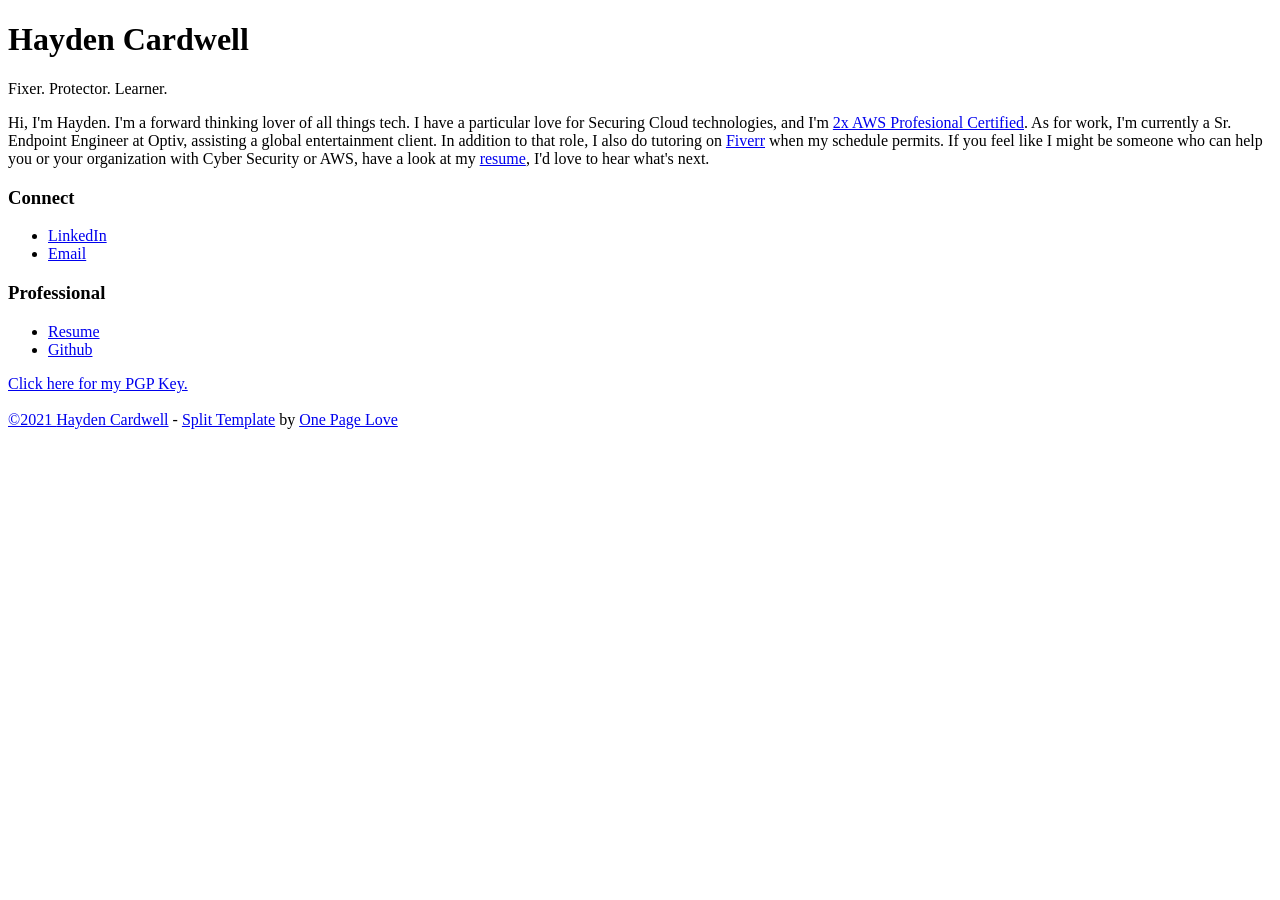
==== index.html @ 58315f92 "Initial index.html commit Testing GitHub actions deployment, uploading additional files after confir" ====
<!DOCTYPE html>
<html lang="en-US">

<head>

	<meta charset="UTF-8" />
	<meta http-equiv="X-UA-Compatible" content="IE=edge" />
	
	<!-- SEO -->
	<title>Hayden Cardwell</title>
	<meta name="description" content="Hayden Cardwell's Personal Website, including links to his resume, LinkedIn profile, and certifications" />
	<meta name="robots" content="index, follow" />
	<meta name="referrer" content="always" />

	<!-- Social & Open Graph -->
	<meta property="og:title" content="Hayden Cardwell, Cloud Security Engineer" />
	<meta property="og:description" content="Hayden Cardwell's Personal Website, including links to his resume, LinkedIn profile, and certifications" />
	<meta property="og:image" content="https://s3.amazonaws.com/haydencardwell.com/images/background.jpg"> <!-- include your hosted image full URL -->
	<meta property="og:url" content="https://www.haydencardwell.com" />
	<meta name="twitter:title" content="Hayden Cardwell, Cloud Security Engineer" >
	<meta name="twitter:description" content="Hayden Cardwell's Personal Website, including links to his resume, LinkedIn profile, and certifications" />
	<meta name="twitter:image" content="https://s3.amazonaws.com/haydencardwell.com/images/background.jpg" /> <!-- include your hosted image full URL -->

	<!-- Favicon -->
	<link rel="icon" type="image/png" href="images/favicon.png" sizes="32x32">

	<!-- Styles -->
	<link rel='stylesheet' href='assets/css/split.css' type='text/css' media='screen' />
	<meta name="viewport" content="width=device-width,initial-scale=1" />

</head>

<body id="fullsingle" class="page-template-page-fullsingle-split">

<div class="fs-split">

	<!-- Image Side -->
	<div class="split-image">

	</div>

	<!-- Content Side -->
	<div class="split-content">

		<div class="split-content-vertically-center">
		
			<div class="split-intro">
				
				<h1>Hayden Cardwell</h1>

				<span class="tagline">Fixer. Protector. Learner.</span>

			</div>

			<div class="split-bio">
				
				<p>Hi, I'm Hayden. I'm a forward thinking lover of all things tech. I have a particular love for Securing Cloud technologies, and I'm <a href="docs/AWSCerts.pdf" target="_blank">2x AWS Profesional Certified</a>. As for work, I'm currently a Sr. Endpoint Engineer at Optiv, assisting a global entertainment client. In addition to that role, I also do tutoring on <a href="https://www.fiverr.com/haydencardwell/" target="_blank">Fiverr</a> when my schedule permits. If you feel like I might be someone who can help you or your organization with Cyber Security or AWS, have a look at my <a href="docs/haydencardwellcybersecurityengineer-pub.pdf" target="_blank">resume</a>,  I'd love to hear what's next.</p>

			</div>

			<div class="split-lists">
				
				<div class="split-list">
					
					<h3>Connect</h3>

					<ul>
						<li><a href="https://www.linkedin.com/in/hayden-cardwell/" target="_blank">LinkedIn</a></li>
						<li><a href="mailto:admin@cardwell.cloud" target="_blank">Email</a></li>
					</ul>
					
				</div>

				<div class="split-list">
					
					<h3>Professional</h3>

					<ul>
						<li><a href="docs/haydencardwellcybersecurityengineer-pub.pdf" target="_blank">Resume</a></li>
						<li><a href="https://github.com/hayden-cardwell/">Github</a></li>
					</ul>
				
			</div>

			<div class="split-credit">
				<p><a href="docs/HaydenCardwell-PGP.asc" target="_blank">Click here for my PGP Key.<br /><br />
				&copy;2021 <a href="#">Hayden Cardwell</a> - <a href="https://onepagelove.com/split">Split Template</a> by <a href="https://onepagelove.com">One Page Love</a></p>

				<!-- 
				To edit this credit you can remove the CC3.0 license for only $5 here: https://onepagelove.com/split 
				this really helps contribute towards us developing more templates and means the world to me!
				Cheers, Rob (@robhope)
				-->

			</div>		

		</div>

	</div>

</div>

</body>
</html>
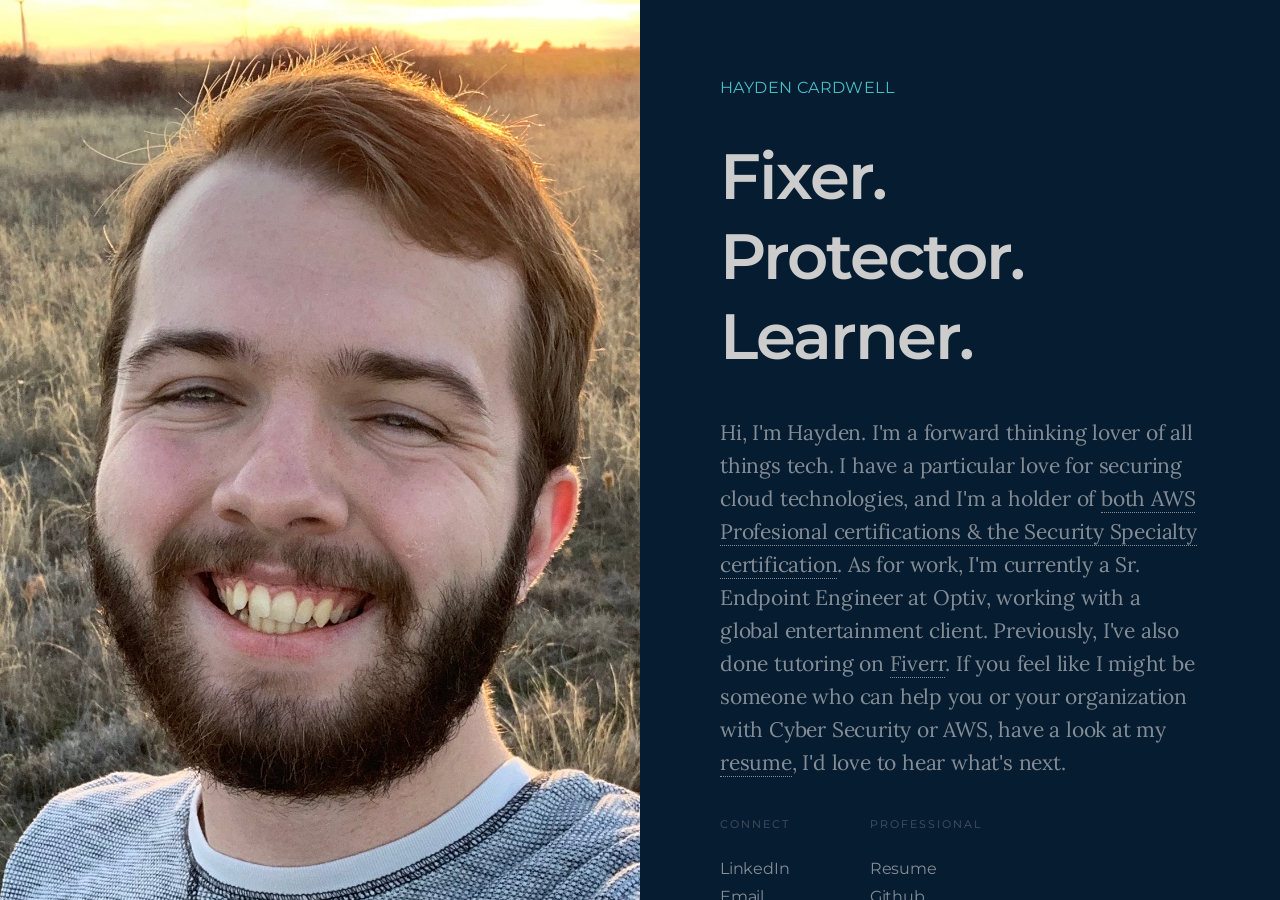
==== commit 59bf37ab: "Updated basic information on index.html" ====
--- a/index.html
+++ b/index.html
@@ -8,13 +8,13 @@
 	
 	<!-- SEO -->
 	<title>Hayden Cardwell</title>
-	<meta name="description" content="Hayden Cardwell's Personal Website, including links to his resume, LinkedIn profile, and certifications" />
+	<meta name="description" content="Hayden Cardwell's personal website, including links to his resume, LinkedIn profile, and certifications." />
 	<meta name="robots" content="index, follow" />
 	<meta name="referrer" content="always" />
 
 	<!-- Social & Open Graph -->
 	<meta property="og:title" content="Hayden Cardwell, Cloud Security Engineer" />
-	<meta property="og:description" content="Hayden Cardwell's Personal Website, including links to his resume, LinkedIn profile, and certifications" />
+	<meta property="og:description" content="Hayden Cardwell's personal website, including links to his resume, LinkedIn profile, and certifications" />
 	<meta property="og:image" content="https://s3.amazonaws.com/haydencardwell.com/images/background.jpg"> <!-- include your hosted image full URL -->
 	<meta property="og:url" content="https://www.haydencardwell.com" />
 	<meta name="twitter:title" content="Hayden Cardwell, Cloud Security Engineer" >
@@ -54,7 +54,7 @@
 
 			<div class="split-bio">
 				
-				<p>Hi, I'm Hayden. I'm a forward thinking lover of all things tech. I have a particular love for Securing Cloud technologies, and I'm <a href="docs/AWSCerts.pdf" target="_blank">2x AWS Profesional Certified</a>. As for work, I'm currently a Sr. Endpoint Engineer at Optiv, assisting a global entertainment client. In addition to that role, I also do tutoring on <a href="https://www.fiverr.com/haydencardwell/" target="_blank">Fiverr</a> when my schedule permits. If you feel like I might be someone who can help you or your organization with Cyber Security or AWS, have a look at my <a href="docs/haydencardwellcybersecurityengineer-pub.pdf" target="_blank">resume</a>,  I'd love to hear what's next.</p>
+				<p>Hi, I'm Hayden. I'm a forward thinking lover of all things tech. I have a particular love for securing cloud technologies, and I'm a holder of <a href="docs/AWSCerts.pdf" target="_blank">both AWS Profesional certifications & the Security Specialty certification</a>. As for work, I'm currently a Sr. Endpoint Engineer at Optiv, working with a global entertainment client. Previously, I've also done tutoring on <a href="https://www.fiverr.com/haydencardwell/" target="_blank">Fiverr</a>. If you feel like I might be someone who can help you or your organization with Cyber Security or AWS, have a look at my <a href="docs/haydencardwellcybersecurityengineer-pub.pdf" target="_blank">resume</a>,  I'd love to hear what's next.</p>
 
 			</div>
 
@@ -84,7 +84,7 @@
 
 			<div class="split-credit">
 				<p><a href="docs/HaydenCardwell-PGP.asc" target="_blank">Click here for my PGP Key.<br /><br />
-				&copy;2021 <a href="#">Hayden Cardwell</a> - <a href="https://onepagelove.com/split">Split Template</a> by <a href="https://onepagelove.com">One Page Love</a></p>
+				&copy;2022 <a href="#">Hayden Cardwell</a> - <a href="https://onepagelove.com/split">Split Template</a> by <a href="https://onepagelove.com">One Page Love</a></p>
 
 				<!-- 
 				To edit this credit you can remove the CC3.0 license for only $5 here: https://onepagelove.com/split 
--- a/assets/css/split.css
+++ b/assets/css/split.css
@@ -0,0 +1,274 @@
+/*
+Template Name: Split
+Author: One Page Love
+Author URI: https://onepagelove.com
+Template URI: https://onepagelove.com/split
+Description: Split is a centrally-divided layout for a professional online presence with a big image or video left with alongside content.
+*/
+/* -- CSS Reset -- */
+@import url("https://fonts.googleapis.com/css?family=Montserrat:400,600");
+@import url("https://fonts.googleapis.com/css?family=Lora");
+html, body, div, span, applet, object, iframe,
+h1, h2, h3, h4, h5, h6, p, blockquote, pre,
+a, abbr, acronym, address, big, cite, code,
+del, dfn, em, img, ins, kbd, q, s, samp,
+small, strike, strong, sub, sup, tt, var,
+b, u, i, center,
+dl, dt, dd, ol, ul, li,
+fieldset, form, label, legend,
+table, caption, tbody, tfoot, thead, tr, th, td,
+article, aside, canvas, details, embed,
+figure, figcaption, footer, header, hgroup,
+menu, nav, output, ruby, section, summary,
+time, mark, audio, video {
+  margin: 0;
+  padding: 0;
+  border: 0;
+  font-size: 100%;
+  font: inherit;
+  vertical-align: baseline; }
+
+article, aside, details, figcaption, figure,
+footer, header, hgroup, menu, nav, section {
+  display: block; }
+
+body {
+  line-height: 1; }
+
+ol, ul {
+  list-style: none; }
+
+blockquote, q {
+  quotes: none; }
+
+blockquote:before, blockquote:after,
+q:before, q:after {
+  content: '';
+  content: none; }
+
+table {
+  border-collapse: collapse;
+  border-spacing: 0; }
+
+* {
+  -webkit-font-smoothing: antialiased;
+  -moz-osx-font-smoothing: grayscale;
+  text-rendering: optimizeLegibility;
+  -moz-font-feature-settings: "liga" on;
+  margin: 0; }
+
+img.alignright {
+  float: right; }
+
+img.alignleft {
+  float: left; }
+
+img.aligncenter {
+  clear: both;
+  display: block;
+  margin-right: auto;
+  margin-left: auto; }
+
+body {
+  background-color: #FFFFFF;
+  border-style: none; }
+
+body,
+p,
+a,
+a:hover {
+  color: #000000; }
+
+a,
+a:hover {
+  text-decoration: none;
+  border: none;
+  border-style: none;
+  box-shadow: none; }
+
+/* -- Content -- */
+@-webkit-keyframes fadein {
+  from {
+    opacity: 0; }
+  to {
+    opacity: 1; } }
+@keyframes fadein {
+  from {
+    opacity: 0; }
+  to {
+    opacity: 1; } }
+
+html {
+  background-color: #061C30; }
+
+body.page-template-page-fullsingle-split {
+  background-color: #061C30;
+  font-family: 'Montserrat', sans-serif;
+  font-weight: 400;
+  font-size: 21px;
+  line-height: 33px;
+  letter-spacing: -0.2px;
+  color: #848d96;
+  -webkit-animation: fadein 2s;
+          animation: fadein 2s; }
+  body.page-template-page-fullsingle-split p {
+    color: #848d96; }
+
+.fs-split {
+  width: 100vw;
+  height: 100vh;
+  display: -webkit-box;
+  display: -ms-flexbox;
+  display: flex; }
+  @media (max-width: 800px) {
+    .fs-split {
+      height: auto;
+      -ms-flex-wrap: wrap;
+          flex-wrap: wrap; } }
+  .fs-split .split-image {
+    width: 50%;
+    height: 100vh;
+    background-image: url("../../images/background.jpg");
+    background-position: center center;
+    background-size: cover; }
+    @media (max-width: 800px) {
+      .fs-split .split-image {
+        height: 80vh;
+        width: 100%; } }
+  .fs-split .split-content {
+    width: 50%;
+    min-height: 100vh;
+    display: -webkit-box;
+    display: -ms-flexbox;
+    display: flex;
+    -webkit-box-align: center;
+        -ms-flex-align: center;
+            align-items: center;
+    -webkit-box-pack: center;
+        -ms-flex-pack: center;
+            justify-content: center;
+    overflow: auto; }
+    @media (max-width: 800px) {
+      .fs-split .split-content {
+        width: 100%;
+        height: auto; } }
+    .fs-split .split-content .split-content-vertically-center {
+      padding: 80px;
+      max-width: 640px;
+      margin-top: auto;
+      margin-bottom: auto; }
+      @media (max-width: 1200px) {
+        .fs-split .split-content .split-content-vertically-center {
+          padding: 60px; } }
+      @media (max-width: 800px) {
+        .fs-split .split-content .split-content-vertically-center {
+          padding: 40px; } }
+
+.split-intro {
+  font-weight: 600;
+  font-size: 64px;
+  line-height: 80px;
+  letter-spacing: -2px; }
+  .split-intro h1 {
+    font-weight: 400;
+    text-transform: uppercase;
+    font-size: 16px;
+    line-height: 16px;
+    margin-bottom: 40px;
+    letter-spacing: 0.4px;
+    color: #47bec7; }
+  .split-intro .tagline {
+    color: #CCCCCC; }
+
+.split-bio {
+  padding: 40px 0 40px 0;
+  font-family: 'Lora', serif; }
+  @media (max-width: 1200px) {
+    .split-bio {
+      padding: 30px 0; } }
+  @media (max-width: 800px) {
+    .split-bio {
+      padding: 20px 0; } }
+  .split-bio p {
+    color: #848d96; }
+  .split-bio a {
+    color: #848d96;
+    transition-duration: 0.5s;
+    border-bottom: 1px dotted #848d96; }
+    .split-bio a:hover {
+      color: #CA486d;
+      transition-duration: 0.1s;
+      border-bottom: 1px dotted #CA486d; }
+
+.split-lists .split-list {
+  width: 30%;
+  display: inline-block;
+  margin-bottom: 40px; }
+  @media (max-width: 500px) {
+    .split-lists .split-list {
+      width: 90%; } }
+  .split-lists .split-list h3 {
+    font-weight: 400;
+    text-transform: uppercase;
+    font-size: 11px;
+    line-height: 11px;
+    margin-bottom: 31px;
+    color: #848d96;
+    letter-spacing: 2px;
+    opacity: 0.5; }
+  .split-lists .split-list ul li {
+    font-size: 16px;
+    line-height: 16px;
+    margin-bottom: 12px; }
+    .split-lists .split-list ul li a {
+      color: #848d96;
+      transition-duration: 0.5s; }
+      .split-lists .split-list ul li a:hover {
+        color: #CA486d;
+        transition-duration: 0.1s; }
+
+.split-credit {
+  opacity: 0.4; }
+  .split-credit p {
+    font-size: 12px;
+    line-height: 14px; }
+    .split-credit p a {
+      color: #848d96; }
+
+.split-video {
+  overflow: hidden;
+  position: relative; }
+
+.video-wrap {
+  position: absolute;
+  top: 50%;
+  left: 50%;
+  -webkit-transform: translate(-50%, -50%);
+          transform: translate(-50%, -50%); }
+
+.video-container {
+  position: relative;
+  overflow: hidden;
+  height: 56.25vw;
+  width: 100vw; }
+  @media (max-aspect-ratio: 16 / 9) {
+    .video-container {
+      height: 100vh;
+      width: 177.7777777778vh; } }
+
+.video-container iframe,
+.video-container object,
+.video-container embed {
+  position: absolute;
+  top: 0;
+  left: 0;
+  width: 100%;
+  height: 100%; }
+
+video.video {
+  -o-object-fit: cover;
+     object-fit: cover;
+  -o-object-position: 50% 50%;
+     object-position: 50% 50%;
+  width: 100%;
+  height: 100%; }
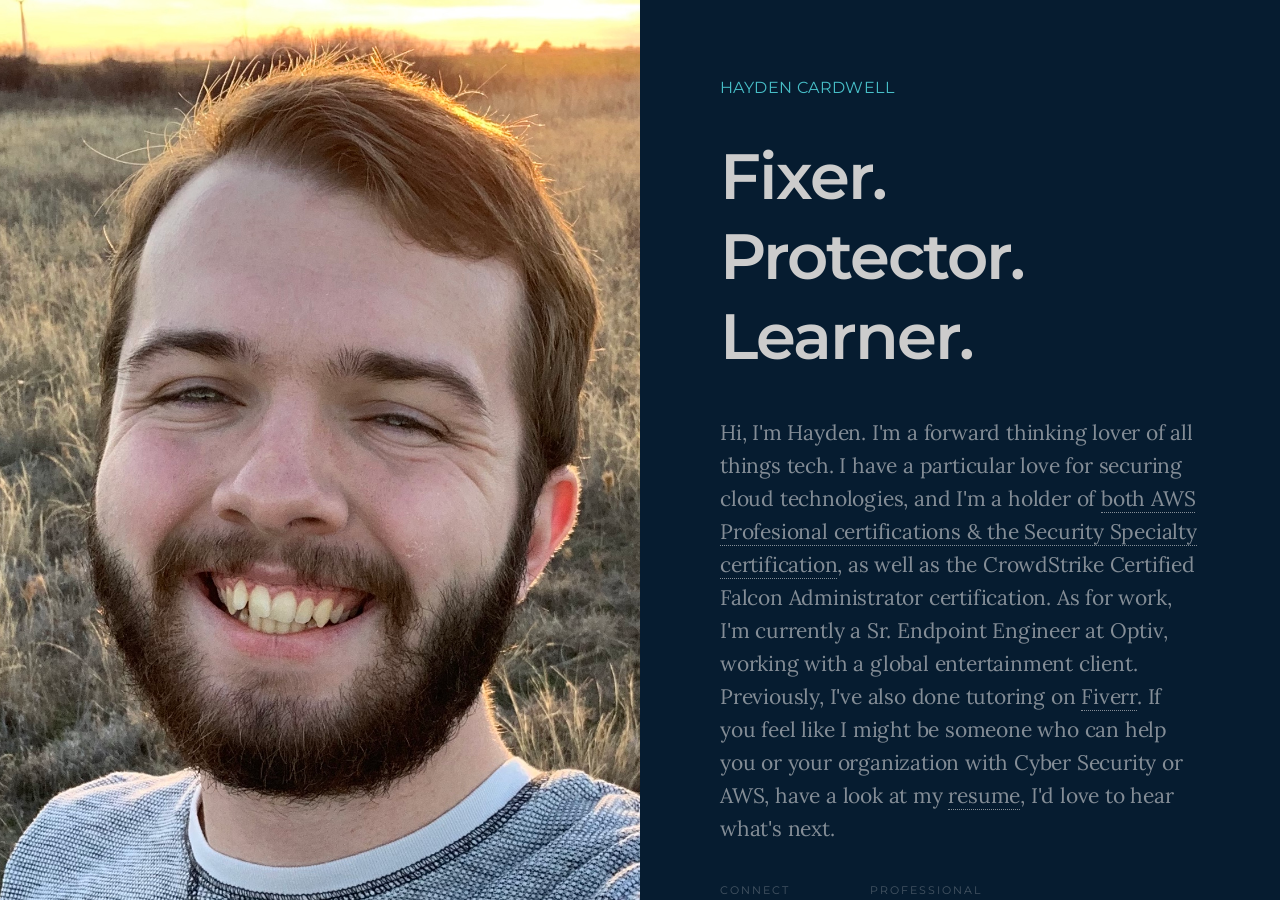
==== commit d32837c0: "Update index.html" ====
--- a/index.html
+++ b/index.html
@@ -54,7 +54,7 @@
 
 			<div class="split-bio">
 				
-				<p>Hi, I'm Hayden. I'm a forward thinking lover of all things tech. I have a particular love for securing cloud technologies, and I'm a holder of <a href="docs/AWSCerts.pdf" target="_blank">both AWS Profesional certifications & the Security Specialty certification</a>. As for work, I'm currently a Sr. Endpoint Engineer at Optiv, working with a global entertainment client. Previously, I've also done tutoring on <a href="https://www.fiverr.com/haydencardwell/" target="_blank">Fiverr</a>. If you feel like I might be someone who can help you or your organization with Cyber Security or AWS, have a look at my <a href="docs/haydencardwellcybersecurityengineer-pub.pdf" target="_blank">resume</a>,  I'd love to hear what's next.</p>
+				<p>Hi, I'm Hayden. I'm a forward thinking lover of all things tech. I have a particular love for securing cloud technologies, and I'm a holder of <a href="docs/AWSCerts.pdf" target="_blank">both AWS Profesional certifications & the Security Specialty certification</a>, as well as the CrowdStrike Certified Falcon Administrator certification. As for work, I'm currently a Sr. Endpoint Engineer at Optiv, working with a global entertainment client. Previously, I've also done tutoring on <a href="https://www.fiverr.com/haydencardwell/" target="_blank">Fiverr</a>. If you feel like I might be someone who can help you or your organization with Cyber Security or AWS, have a look at my <a href="docs/haydencardwellcybersecurityengineer-pub.pdf" target="_blank">resume</a>,  I'd love to hear what's next.</p>
 
 			</div>
 
@@ -76,7 +76,7 @@
 					<h3>Professional</h3>
 
 					<ul>
-						<li><a href="docs/haydencardwellcybersecurityengineer-pub.pdf" target="_blank">Resume</a></li>
+						<li><a href="https://www.credly.com/users/hayden-cardwell/badges/" target="_blank">Credly</a></li>
 						<li><a href="https://github.com/hayden-cardwell/">Github</a></li>
 					</ul>
 				
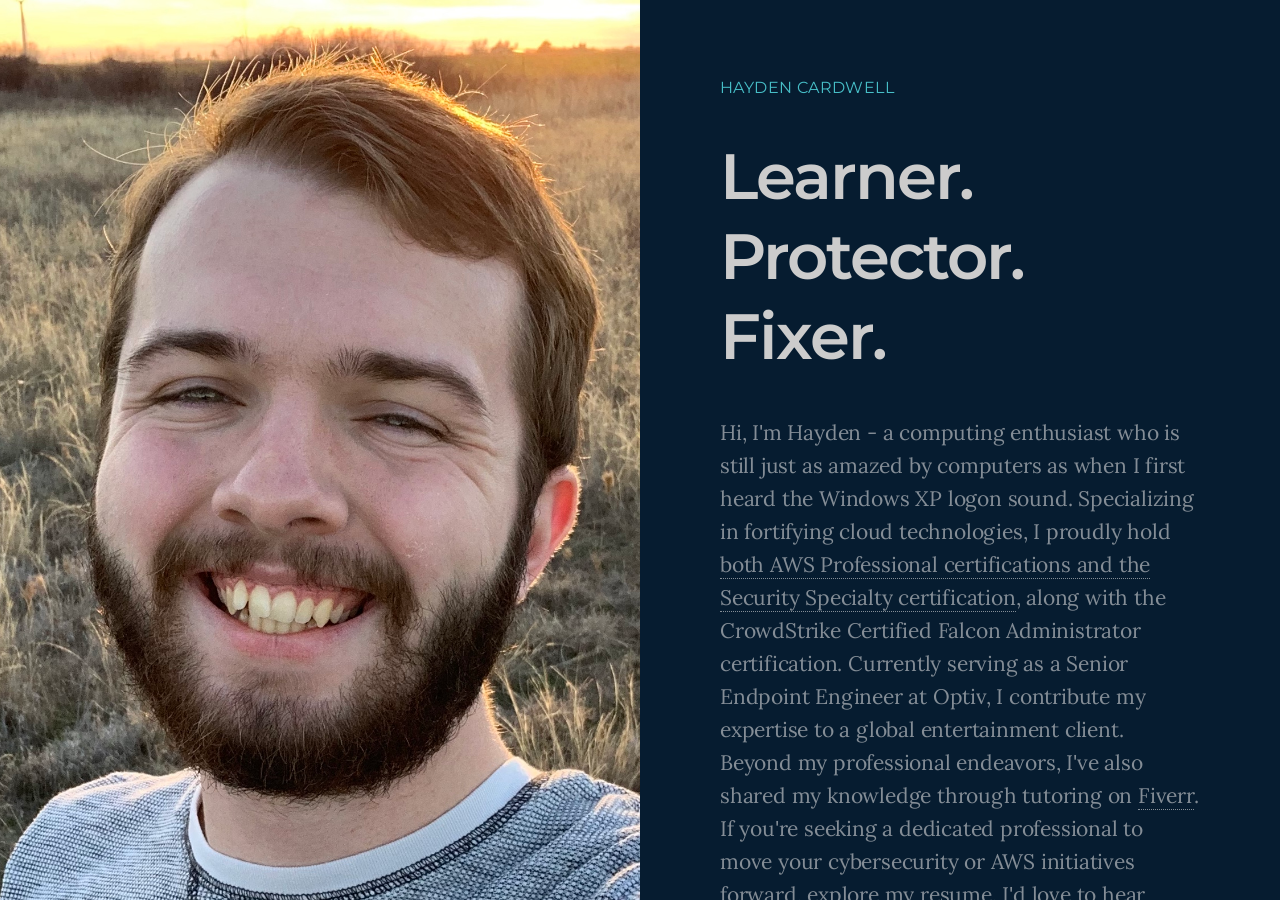
==== commit b7d32dad: "Format HTML with Prettier, rework description" ====
--- a/index.html
+++ b/index.html
@@ -1,104 +1,158 @@
 <!DOCTYPE html>
 <html lang="en-US">
+  <head>
+    <meta charset="UTF-8" />
+    <meta http-equiv="X-UA-Compatible" content="IE=edge" />
 
-<head>
+    <!-- SEO -->
+    <title>Hayden Cardwell</title>
+    <meta
+      name="description"
+      content="Hayden Cardwell's personal website, including links to his resume, LinkedIn profile, and certifications."
+    />
+    <meta name="robots" content="index, follow" />
+    <meta name="referrer" content="always" />
 
-	<meta charset="UTF-8" />
-	<meta http-equiv="X-UA-Compatible" content="IE=edge" />
-	
-	<!-- SEO -->
-	<title>Hayden Cardwell</title>
-	<meta name="description" content="Hayden Cardwell's personal website, including links to his resume, LinkedIn profile, and certifications." />
-	<meta name="robots" content="index, follow" />
-	<meta name="referrer" content="always" />
+    <!-- Social & Open Graph -->
+    <meta
+      property="og:title"
+      content="Hayden Cardwell, Cloud Security Engineer"
+    />
+    <meta
+      property="og:description"
+      content="Hayden Cardwell's personal website, including links to his resume, LinkedIn profile, and certifications."
+    />
+    <meta
+      property="og:image"
+      content="https://s3.amazonaws.com/haydencardwell.com/images/background.jpg"
+    />
+    <!-- include your hosted image full URL -->
+    <meta property="og:url" content="https://www.haydencardwell.com" />
+    <meta
+      name="twitter:title"
+      content="Hayden Cardwell, Cloud Security Engineer"
+    />
+    <meta
+      name="twitter:description"
+      content="Hayden Cardwell's Personal Website, including links to his resume, LinkedIn profile, and certifications."
+    />
+    <meta
+      name="twitter:image"
+      content="https://s3.amazonaws.com/haydencardwell.com/images/background.jpg"
+    />
+    <!-- include your hosted image full URL -->
 
-	<!-- Social & Open Graph -->
-	<meta property="og:title" content="Hayden Cardwell, Cloud Security Engineer" />
-	<meta property="og:description" content="Hayden Cardwell's personal website, including links to his resume, LinkedIn profile, and certifications" />
-	<meta property="og:image" content="https://s3.amazonaws.com/haydencardwell.com/images/background.jpg"> <!-- include your hosted image full URL -->
-	<meta property="og:url" content="https://www.haydencardwell.com" />
-	<meta name="twitter:title" content="Hayden Cardwell, Cloud Security Engineer" >
-	<meta name="twitter:description" content="Hayden Cardwell's Personal Website, including links to his resume, LinkedIn profile, and certifications" />
-	<meta name="twitter:image" content="https://s3.amazonaws.com/haydencardwell.com/images/background.jpg" /> <!-- include your hosted image full URL -->
+    <!-- Favicon -->
+    <link rel="icon" type="image/png" href="images/favicon.png" sizes="32x32" />
 
-	<!-- Favicon -->
-	<link rel="icon" type="image/png" href="images/favicon.png" sizes="32x32">
+    <!-- Styles -->
+    <link
+      rel="stylesheet"
+      href="assets/css/split.css"
+      type="text/css"
+      media="screen"
+    />
+    <meta name="viewport" content="width=device-width,initial-scale=1" />
+  </head>
 
-	<!-- Styles -->
-	<link rel='stylesheet' href='assets/css/split.css' type='text/css' media='screen' />
-	<meta name="viewport" content="width=device-width,initial-scale=1" />
+  <body id="fullsingle" class="page-template-page-fullsingle-split">
+    <div class="fs-split">
+      <!-- Image Side -->
+      <div class="split-image"></div>
 
-</head>
+      <!-- Content Side -->
+      <div class="split-content">
+        <div class="split-content-vertically-center">
+          <div class="split-intro">
+            <h1>Hayden Cardwell</h1>
 
-<body id="fullsingle" class="page-template-page-fullsingle-split">
+            <span class="tagline">Learner. Protector. Fixer.</span>
+          </div>
 
-<div class="fs-split">
+          <div class="split-bio">
+            <p>
+              Hi, I'm Hayden - a computing enthusiast who is still just as
+              amazed by computers as when I first heard the Windows XP logon
+              sound. Specializing in fortifying cloud technologies, I proudly
+              hold
+              <a href="docs/AWSCerts.pdf" target="_blank"
+                >both AWS Professional certifications and the Security Specialty
+                certification</a
+              >, along with the CrowdStrike Certified Falcon Administrator
+              certification. Currently serving as a Senior Endpoint Engineer at
+              Optiv, I contribute my expertise to a global entertainment client.
+              Beyond my professional endeavors, I've also shared my knowledge
+              through tutoring on
+              <a href="https://www.fiverr.com/haydencardwell/" target="_blank"
+                >Fiverr</a
+              >. If you're seeking a dedicated professional to move your
+              cybersecurity or AWS initiatives forward, explore my
+              <a
+                href="docs/haydencardwellcybersecurityengineer-pub.pdf"
+                target="_blank"
+                >resume</a
+              >, I'd love to hear what's next.
+            </p>
+          </div>
 
-	<!-- Image Side -->
-	<div class="split-image">
+          <div class="split-lists">
+            <div class="split-list">
+              <h3>Connect</h3>
 
-	</div>
+              <ul>
+                <li>
+                  <a
+                    href="https://www.linkedin.com/in/hayden-cardwell/"
+                    target="_blank"
+                    >LinkedIn</a
+                  >
+                </li>
+                <li>
+                  <a href="mailto:admin@cardwell.cloud" target="_blank"
+                    >Email</a
+                  >
+                </li>
+              </ul>
+            </div>
 
-	<!-- Content Side -->
-	<div class="split-content">
+            <div class="split-list">
+              <h3>Professional</h3>
 
-		<div class="split-content-vertically-center">
-		
-			<div class="split-intro">
-				
-				<h1>Hayden Cardwell</h1>
+              <ul>
+                <li>
+                  <a
+                    href="https://www.credly.com/users/hayden-cardwell/badges/"
+                    target="_blank"
+                    >Credly</a
+                  >
+                </li>
+                <li>
+                  <a href="https://github.com/hayden-cardwell/" target="_blank"
+                    >Github</a
+                  >
+                </li>
+              </ul>
+            </div>
 
-				<span class="tagline">Fixer. Protector. Learner.</span>
+            <div class="split-credit">
+              <p>
+                <a href="docs/HaydenCardwell-PGP.asc" target="_blank"
+                  >Click here for my PGP Key.<br /><br />
+                  &copy;2024 <a href="#">Hayden Cardwell</a> -
+                  <a href="https://onepagelove.com/split">Split Template</a> by
+                  <a href="https://onepagelove.com">One Page Love</a>
 
-			</div>
-
-			<div class="split-bio">
-				
-				<p>Hi, I'm Hayden. I'm a forward thinking lover of all things tech. I have a particular love for securing cloud technologies, and I'm a holder of <a href="docs/AWSCerts.pdf" target="_blank">both AWS Profesional certifications & the Security Specialty certification</a>, as well as the CrowdStrike Certified Falcon Administrator certification. As for work, I'm currently a Sr. Endpoint Engineer at Optiv, working with a global entertainment client. Previously, I've also done tutoring on <a href="https://www.fiverr.com/haydencardwell/" target="_blank">Fiverr</a>. If you feel like I might be someone who can help you or your organization with Cyber Security or AWS, have a look at my <a href="docs/haydencardwellcybersecurityengineer-pub.pdf" target="_blank">resume</a>,  I'd love to hear what's next.</p>
-
-			</div>
-
-			<div class="split-lists">
-				
-				<div class="split-list">
-					
-					<h3>Connect</h3>
-
-					<ul>
-						<li><a href="https://www.linkedin.com/in/hayden-cardwell/" target="_blank">LinkedIn</a></li>
-						<li><a href="mailto:admin@cardwell.cloud" target="_blank">Email</a></li>
-					</ul>
-					
-				</div>
-
-				<div class="split-list">
-					
-					<h3>Professional</h3>
-
-					<ul>
-						<li><a href="https://www.credly.com/users/hayden-cardwell/badges/" target="_blank">Credly</a></li>
-						<li><a href="https://github.com/hayden-cardwell/">Github</a></li>
-					</ul>
-				
-			</div>
-
-			<div class="split-credit">
-				<p><a href="docs/HaydenCardwell-PGP.asc" target="_blank">Click here for my PGP Key.<br /><br />
-				&copy;2022 <a href="#">Hayden Cardwell</a> - <a href="https://onepagelove.com/split">Split Template</a> by <a href="https://onepagelove.com">One Page Love</a></p>
-
-				<!-- 
+                  <!-- 
 				To edit this credit you can remove the CC3.0 license for only $5 here: https://onepagelove.com/split 
 				this really helps contribute towards us developing more templates and means the world to me!
 				Cheers, Rob (@robhope)
 				-->
-
-			</div>		
-
-		</div>
-
-	</div>
-
-</div>
-
-</body>
+                </a>
+              </p>
+            </div>
+          </div>
+        </div>
+      </div>
+    </div>
+  </body>
 </html>
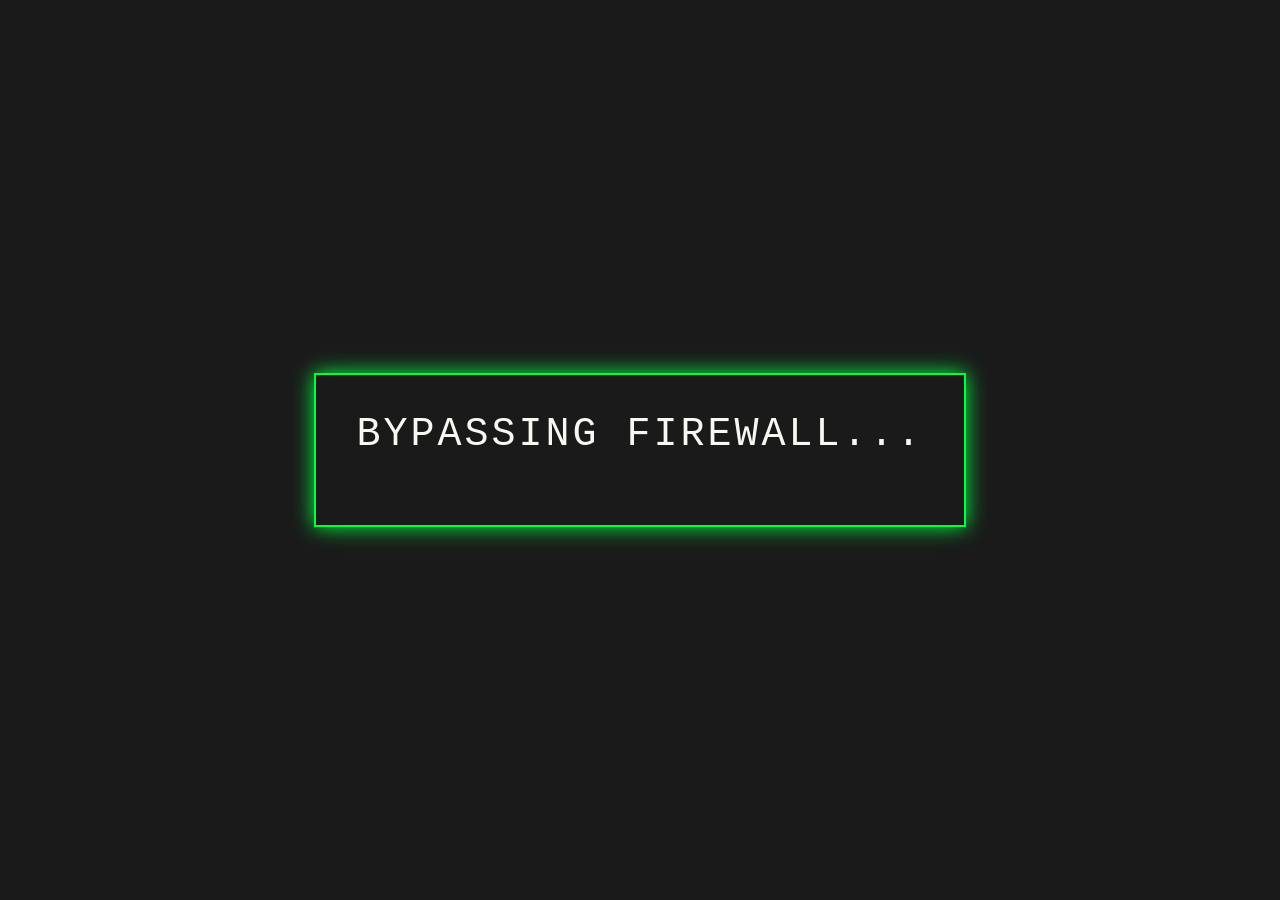
==== commit 5b335c09: "Fun new terminal website" ====
--- a/index.html
+++ b/index.html
@@ -48,111 +48,104 @@
     <!-- Styles -->
     <link
       rel="stylesheet"
+      href="assets/css/theme.css"
+      type="text/css"
+      media="screen"
+    />
+    <link
+      rel="stylesheet"
       href="assets/css/split.css"
       type="text/css"
       media="screen"
     />
     <meta name="viewport" content="width=device-width,initial-scale=1" />
+    <style>
+      body {
+        background-color: var(--bg);
+        color: var(--color);
+        font-family: 'Courier New', Courier, monospace;
+        display: flex;
+        justify-content: center;
+        align-items: center;
+        height: 100vh;
+        margin: 0;
+        text-align: center;
+      }
+      .container {
+        border: 2px solid var(--color);
+        padding: 40px;
+        box-shadow: 0 0 20px var(--color);
+      }
+      h1 {
+        font-size: 2.5em;
+        text-transform: uppercase;
+        margin-bottom: 20px;
+        letter-spacing: 3px;
+        color: var(--c3);
+      }
+      p {
+        font-size: 1.2em;
+        margin-bottom: 30px;
+        color: var(--c4);
+      }
+      input[type="text"] {
+        background-color: #111;
+        border: 1px solid var(--color);
+        color: var(--color);
+        padding: 10px;
+        font-size: 1em;
+        margin-right: 10px;
+      }
+      button {
+        background-color: var(--color);
+        border: none;
+        color: #000;
+        padding: 10px 20px;
+        font-size: 1em;
+        cursor: pointer;
+        text-transform: uppercase;
+      }
+      #message {
+        margin-top: 20px;
+        color: #f00;
+      }
+    </style>
   </head>
 
-  <body id="fullsingle" class="page-template-page-fullsingle-split">
-    <div class="fs-split">
-      <!-- Image Side -->
-      <div class="split-image"></div>
+  <body>
+    <div class="container">
+      <h1 id="status-text">ACCESSING SECURE PORTFOLIO...</h1>
+      <p id="subtitle"></p>
+    </div>
 
-      <!-- Content Side -->
-      <div class="split-content">
-        <div class="split-content-vertically-center">
-          <div class="split-intro">
-            <h1>Hayden Cardwell</h1>
+    <script>
+      const statusText = document.getElementById('status-text');
+      const subtitle = document.getElementById('subtitle');
+      const sequence = [
+        { text: 'BYPASSING FIREWALL...', delay: 500 },
+        { text: 'AUTHENTICATION SUCCESSFUL...', delay: 500 },
+        { text: 'ACCESS GRANTED', delay: 500, final: true }
+      ];
 
-            <span class="tagline">Learner. Protector. Fixer.</span>
-          </div>
-
-          <div class="split-bio">
-            <p>
-              Hi, I'm Hayden - a computing enthusiast who is still just as
-              amazed by computers as when I first heard the Windows XP logon
-              sound. Specializing in fortifying cloud technologies, I proudly
-              hold
-              <a href="docs/AWSCerts.pdf" target="_blank"
-                >both AWS Professional certifications and the Security Specialty
-                certification</a
-              >, along with the CrowdStrike Certified Falcon Administrator
-              certification. Currently serving as a Senior Endpoint Engineer at
-              Optiv, I contribute my expertise to a global entertainment client.
-              Beyond my professional endeavors, I've also shared my knowledge
-              through tutoring on
-              <a href="https://www.fiverr.com/haydencardwell/" target="_blank"
-                >Fiverr</a
-              >. If you're seeking a dedicated professional to move your
-              cybersecurity or AWS initiatives forward, explore my
-              <a
-                href="docs/haydencardwellcybersecurityengineer-pub.pdf"
-                target="_blank"
-                >resume</a
-              >, I'd love to hear what's next.
-            </p>
-          </div>
-
-          <div class="split-lists">
-            <div class="split-list">
-              <h3>Connect</h3>
-
-              <ul>
-                <li>
-                  <a
-                    href="https://www.linkedin.com/in/hayden-cardwell/"
-                    target="_blank"
-                    >LinkedIn</a
-                  >
-                </li>
-                <li>
-                  <a href="mailto:admin@cardwell.cloud" target="_blank"
-                    >Email</a
-                  >
-                </li>
-              </ul>
-            </div>
-
-            <div class="split-list">
-              <h3>Professional</h3>
-
-              <ul>
-                <li>
-                  <a
-                    href="https://www.credly.com/users/hayden-cardwell/badges/"
-                    target="_blank"
-                    >Credly</a
-                  >
-                </li>
-                <li>
-                  <a href="https://github.com/hayden-cardwell/" target="_blank"
-                    >Github</a
-                  >
-                </li>
-              </ul>
-            </div>
-
-            <div class="split-credit">
-              <p>
-                <a href="docs/HaydenCardwell-PGP.asc" target="_blank"
-                  >Click here for my PGP Key.<br /><br />
-                  &copy;2024 <a href="#">Hayden Cardwell</a> -
-                  <a href="https://onepagelove.com/split">Split Template</a> by
-                  <a href="https://onepagelove.com">One Page Love</a>
-
-                  <!-- 
-				To edit this credit you can remove the CC3.0 license for only $5 here: https://onepagelove.com/split 
-				this really helps contribute towards us developing more templates and means the world to me!
-				Cheers, Rob (@robhope)
-				-->
-                </a>
-              </p>
-            </div>
-          </div>
-        </div>
-      </div>
-    </div>
+      let i = 0;
+      function runSequence() {
+        if (i < sequence.length) {
+          statusText.textContent = sequence[i].text;
+          if (sequence[i].final) {
+            statusText.style.color = 'var(--color)'; // Green for success
+            subtitle.textContent = 'Redirecting to terminal...';
+            setTimeout(() => {
+              window.location.href = 'terminal.html';
+            }, 1500);
+          }
+          i++;
+          if (!sequence[i-1].final) {
+            setTimeout(runSequence, sequence[i-1].delay);
+          }
+        }
+      }
+      
+      setTimeout(runSequence, 1000);
+    </script>
   </body>
-</html>
+</html>
--- a/assets/css/theme.css
+++ b/assets/css/theme.css
@@ -0,0 +1,8 @@
+:root {
+    --bg: #1a1a1a;
+    --color: #00ff41;
+    --c1: #00aeff;      /* Links, accents, special */
+    --c2: #00ff41;      /* Primary command color */
+    --c3: #f8f8f2;      /* Titles, important text */
+    --c4: #8be9fd;      /* Labels, secondary text */
+}
